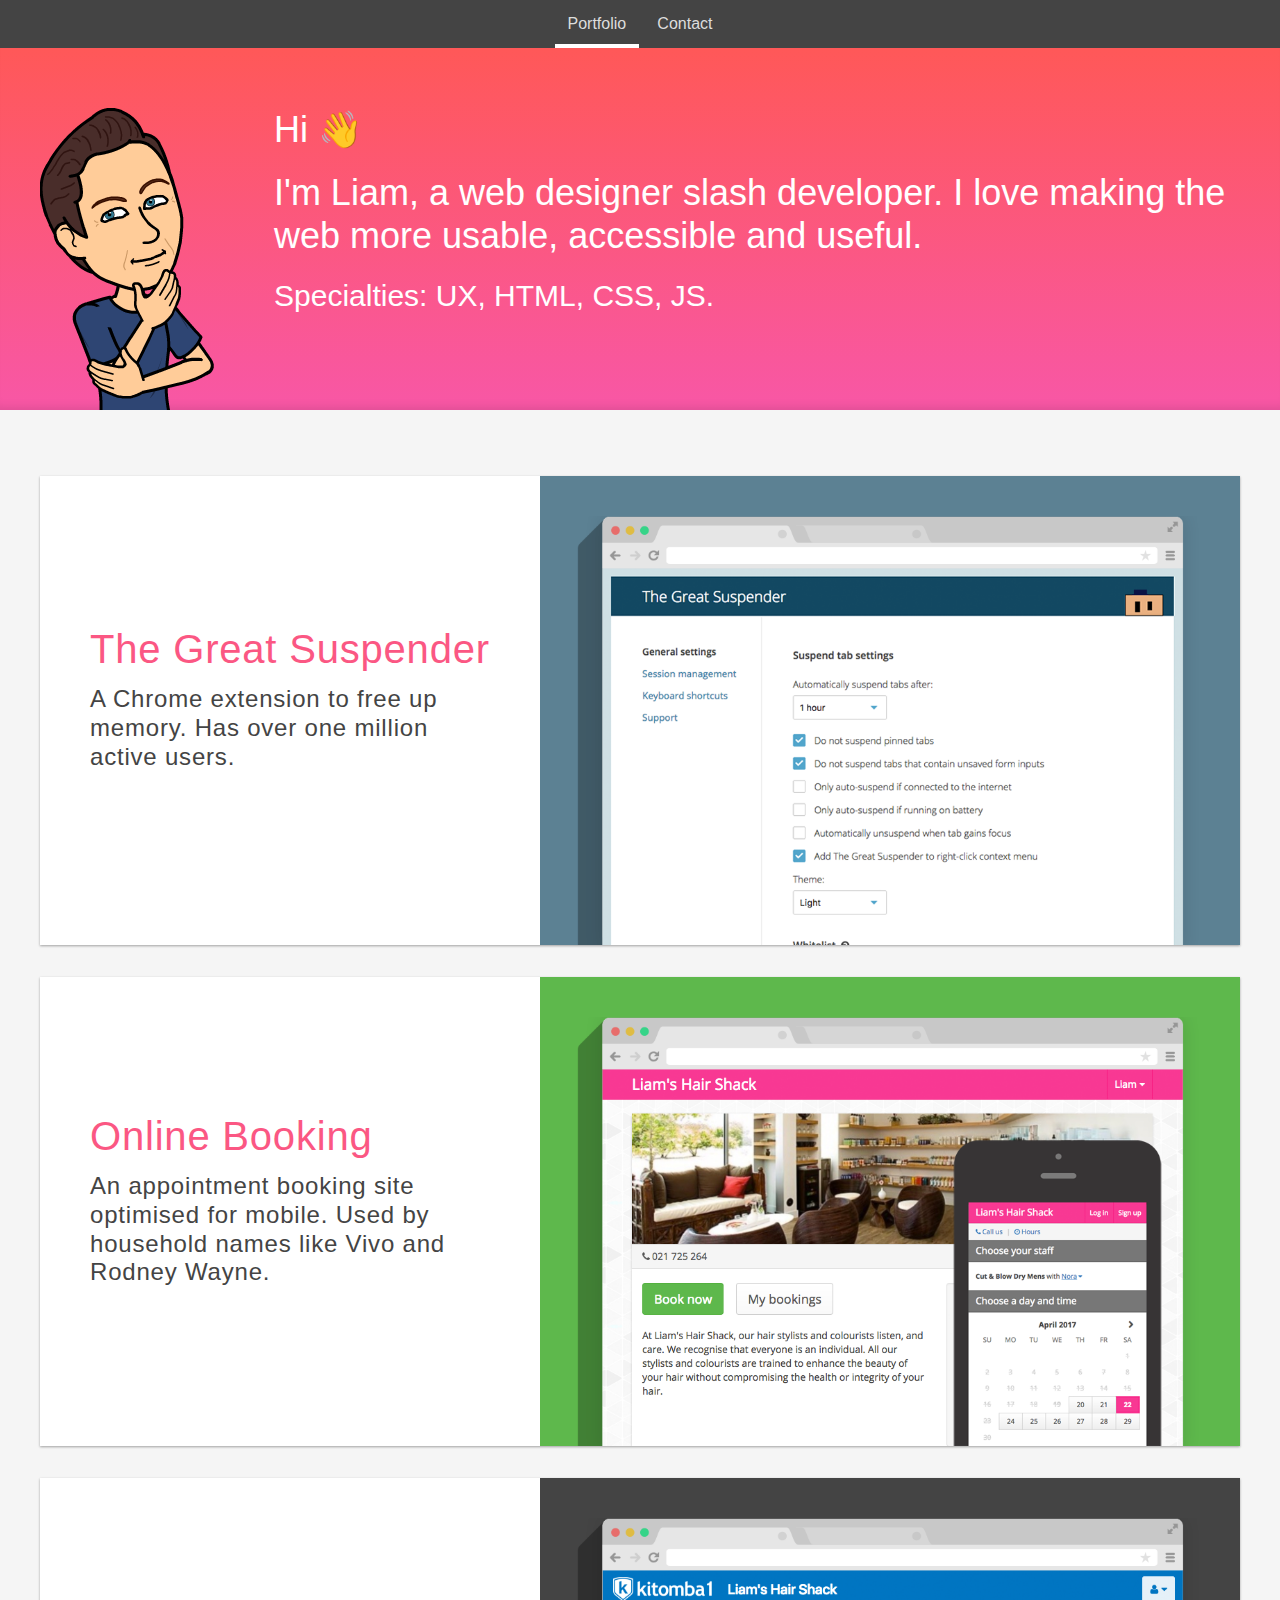
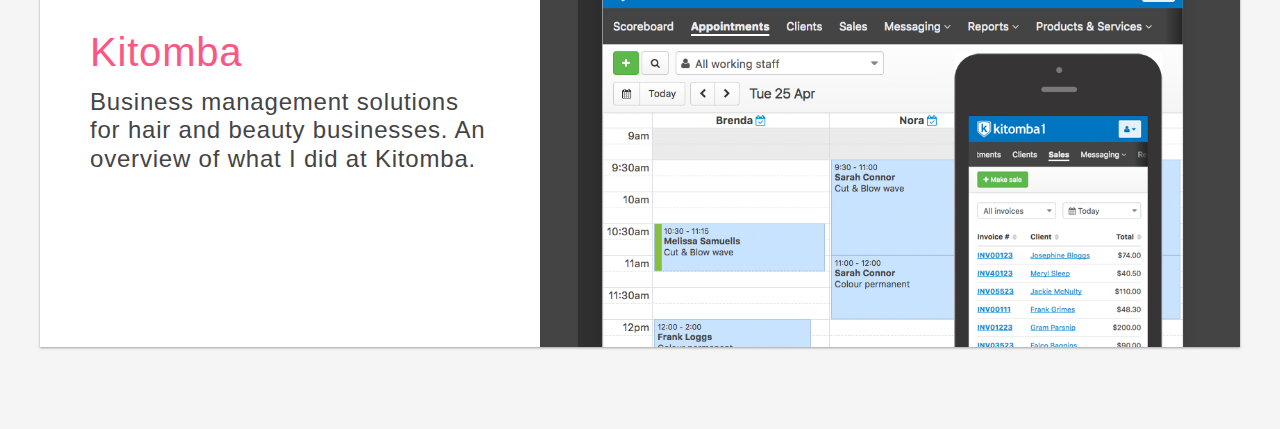
==== index.html @ 19944d3c "ok that'll do for now :+1:" ====
<!doctype html>
<html>
<head>
	<!-- <link href="https://fonts.googleapis.com/css?family=Source+Sans+Pro:300,400" rel="stylesheet"> -->
	<title>Portfolio of Liam Johnston</title>
	<meta name="viewport" content="width=device-width, initial-scale=1.0">
	<meta charset="UTF-8">

	<script>
	  (function(i,s,o,g,r,a,m){i['GoogleAnalyticsObject']=r;i[r]=i[r]||function(){
	  (i[r].q=i[r].q||[]).push(arguments)},i[r].l=1*new Date();a=s.createElement(o),
	  m=s.getElementsByTagName(o)[0];a.async=1;a.src=g;m.parentNode.insertBefore(a,m)
	  })(window,document,'script','https://www.google-analytics.com/analytics.js','ga');

	  ga('create', 'UA-97909156-1', 'auto');
	  ga('send', 'pageview');

	</script>

	<link rel="stylesheet" type="text/css" href="css/style.css">
</head>
<body>

<nav class="nav">
	<ul>
		<li><a href="index.html" class="active">Portfolio</a></li>
		<li><a href="contact.html">Contact</a></li>
	</ul>
</nav>

<section class="container topArea topArea--work">
	<div class="container--inner">
		<img class="me" src="img/liam.png" />
		<p class="text-big">
			Hi 👋
		</p> 
		<p class="text-big">
			I'm Liam, a web designer slash developer. I love making the web more usable, accessible and useful.
		</p>
		<p>Specialties: UX, HTML, CSS, JS.</p>
	</div>
</section>

<section class="teaserArea">
	<div class="container--inner">
		<div class="teasers">
			<a href="tgs.html" class="teaser teaser__tgs">
				<div class="teaser--body">
					<div>
						<h2>The Great Suspender</h2>
						<p>A Chrome extension to free up memory. Has over one million active users.</p>
					</div>
				</div>
				<div class="teaser--imagery">
					<img src="img/teaser-tgs-2.png" alt="The Great Suspender">
				</div>
			</a>
			<a href="bookings.html" class="teaser teaser__ob">
				<div class="teaser--body">
					<div>
						<h2>Online Booking</h2>
						<p>An appointment booking site optimised for mobile. Used by household names like Vivo and Rodney Wayne.</p>
					</div>
				</div>
				<div class="teaser--imagery">
					<img src="img/teaser-ob-2.png" alt="Online booking">
				</div>
			</a>
			<a href="kitomba.html" class="teaser teaser__kitomba">
				<div class="teaser--body">
					<div>
						<h2>Kitomba</h2>
						<p>Business management solutions for hair and beauty businesses. An overview of what I did at Kitomba.</p>
					</div>
				</div>
				<div class="teaser--imagery">
					<img src="img/teaser-kitomba.png" alt="Kitomba One prototype">
				</div>
			</a>
		</div>
	</div>
</section>

</body>
</html>
---- css/style.css ----
/* 
	GENERIC RESET
	http://meyerweb.com/eric/tools/css/reset/ 
    v2.0 | 20110126
    License: none (public domain)
*/

html, body, div, span, applet, object, iframe,
h1, h2, h3, h4, h5, h6, p, blockquote, pre,
a, abbr, acronym, address, big, cite, code,
del, dfn, em, img, ins, kbd, q, s, samp,
small, strike, strong, sub, sup, tt, var,
b, u, i, center,
dl, dt, dd, ol, ul, li,
fieldset, form, label, legend,
table, caption, tbody, tfoot, thead, tr, th, td,
article, aside, canvas, details, embed, 
figure, figcaption, footer, header, hgroup, 
menu, nav, output, ruby, section, summary,
time, mark, audio, video {
	margin: 0;
	padding: 0;
	border: 0;
	font-size: 100%;
	font: inherit;
	vertical-align: baseline;
}
/* HTML5 display-role reset for older browsers */
article, aside, details, figcaption, figure, 
footer, header, hgroup, menu, nav, section {
	display: block;
}
body {
	line-height: 1;
}
ol, ul {
	list-style: none;
}
blockquote, q {
	quotes: none;
}
blockquote:before, blockquote:after,
q:before, q:after {
	content: '';
	content: none;
}
table {
	border-collapse: collapse;
	border-spacing: 0;
}
/* END RESET*/

* {
	box-sizing: border-box;
}

body {
    font-family: -apple-system, BlinkMacSystemFont, "Segoe UI", Roboto, Helvetica, Arial, sans-serif, "Apple Color Emoji", "Segoe UI Emoji", "Segoe UI Symbol";
    /*-webkit-font-smoothing: antialiased;*/
    /*-moz-osx-font-smoothing: grayscale;*/
    font-weight: lighter;
	font-size: 20px;
}
body, html {
	background: #fff;
	color: #444;
}
strong {
	font-weight: bold;
}
em {
	font-style: italic;
}
h1 {
	font-size: 3.5rem;
	margin-bottom: 30px;
}
h2 {
    font-size: 2.5rem;
    margin-bottom: 1rem;
}
p {
    line-height: 1.2em;
}
.btn, .btn:visited {
	display: inline-block;
	padding: 0.8rem 1.2rem;
	text-decoration: none;
	background: rgb(241, 79, 69);
	color: #fff;
	border-radius: 4px;
	margin-bottom: 10px;
}
a, a:visited {
	color: rgb(241, 79, 69);
}
li {
	line-height: 1.4rem;
}
.bullets {
	list-style-type: disc;
	margin: 0 0 1rem 20px;
}
.bullets li {
	margin-bottom: .2rem;
}

nav {
	background: #444;
	height: 3rem;
	position: sticky;
	top: 0;
	z-index: 10;
}
nav ul {
	text-align: center;
}
nav li {
	display: inline-block;
	font-size: 1rem;
	line-height: 3rem;
}

.nav a, .nav a:visited {
	text-decoration: none;
	color: #ddd;
	display: block;
	position: relative;
	padding: 0 0.8rem;
}
.nav a:hover {
	color: #fff;
}
.nav a.active::after {
	content: "";
    left: 0;
    position: absolute;
    border-bottom: 4px solid #fff;
    width: 100%;
    bottom: 0;
    color: #fff;
}

.container {
	padding: 50px 30px;
}
.topArea {
	background: #f857a6;
	background: -webkit-linear-gradient(to bottom, #ff5858, #f857a6);
	background: linear-gradient(to bottom, #ff5858, #f857a6);

	box-shadow: 0 -10px 10px -7px rgba(0,0,0,0.1) inset;
	color: #fff;
	font-size: 30px;
	
	overflow: hidden;
	padding: 50px 30px;

	padding-bottom: 0;
}
.topArea p {
	margin-bottom: 20px;
}
.topArea .stars {
	margin-bottom: 3rem;
}
.topArea--work {
	padding-bottom: 40px;
}
.topArea--tgs {
	background: #739fb5;
	background: -webkit-linear-gradient(to bottom, #4c7386, #739fb5);
	background: linear-gradient(to bottom, #4c7386, #739fb5);
}
.topArea--ob {
	background: #5eb84c;
	background: -webkit-linear-gradient(to bottom, #5eb84c, #a1e694);
	background: linear-gradient(to bottom, #5eb84c, #a1e694);
}
.topArea--kitomba {
	background: #457fca;
	background: -webkit-linear-gradient(to bottom, #5691c8, #457fca);
	background: linear-gradient(to bottom, #5691c8, #457fca);
}
.topArea--contact {
	background: #F2994A;
	background: -webkit-linear-gradient(to top, #F2C94C, #F2994A);
	background: linear-gradient(to top, #F2C94C, #F2994A);
	padding: 50px 20px;
	margin-bottom: 60px;
	padding-bottom: 0!important;
	overflow: visible;
}
.contact-img {
	margin-bottom: -65px;
	max-width: 100%;
}

.topArea--words {
	text-align: center;
}
.topArea--imagery {
	margin-left: -50px;
    margin-right: -50px;
}

.hero--video {
	bottom: 0;
	background-image: url('../img/iphone6-frame.png');
	background-repeat: no-repeat;
	background-position: 0;
    background-size: 100%;
	width: 365px;
	height: 568px;
    position: relative;
    margin: 40px auto 0;
}
.hero--video video {
	width: 270px;
	position: absolute;
	bottom: -6px;
	right: 47px;
}

h2.color--tgs {
	color: #5c8193;
}
h2.color--ob {
	color: #5eb84c;
}
h2.color--kitomba {
	color: #0076bc;
}
.me {
	display: none;
	float: left;
	margin-right: 2em;
}

.container.bodyArea {
	font-size: 18px;
}
.bodyArea p {
	margin-bottom: 1.2em;
}
.container--inner {
	max-width: 1200px;
    margin: 0 auto;
}
.topArea--split {
	max-width: 900px;
}
.narrow {
	max-width: 900px;
}

.teaserArea {
	background: #f5f5f5;
}
.teaser {
	margin: 1rem auto 2rem;

	background: #fff;
	color: #444444;
    text-decoration: none;
    
    font-size: 1.5rem;
    letter-spacing: 0.05rem;
}
.teaser h2 {
	color: #fb5783;
}

.teaser--body {
	background: #fff;
	color: #444;
	padding: 20px;

	display: flex;
	align-items: center;
    justify-content: flex-start;

	min-height: 200px;
}
.teaser--imagery {
	padding: 0 15px;

	display: flex;
	justify-content: center;  
	align-items: flex-end;
	padding: 40px 20px 0;
	background: #aaa;
}
.teaser__tgs .teaser--imagery {
	background-color: #5c8193;
}
.teaser__ob .teaser--imagery {
	background-color: #5eb84c;
}
.teaser__kitomba .teaser--imagery {
	background-color: #444444;
}
.teaser--imagery img {
	width: 100%;
}

.ob--result {
	order: 1;
}


.testimonials {
	text-align: center;
}
.testimonial {
	background: #deeaec;
    padding: 20px 20px 0;
}

@supports not (display: grid) {
	.teasers {
		
	}
	.teaser {
		overflow: hidden;
		display: block;
	}
	.topArea--split {

	}
	.topArea--words {

	}
	.topArea--imagery {

	}

	.bodyBlock {
		margin-bottom: 3rem;
	}

	.testimonials {

	}
	.testimonial {
		padding-bottom: 1px;
		margin: 20px 0;
	}
	@media screen and (min-width: 600px) {
		.testimonials {
			overflow: hidden;
		}
		.testimonial {
			width: 45%;
			margin: 1%;
			display: inline-block;
		}
	}

	@media screen and (min-width: 800px) {
		.topArea--words {
			text-align: left;
			margin-top: 120px;
		}
		.topArea--split {

		}
		.topArea--words {
			width: 50%;
			float: left;
		}
		.topArea--imagery {
			width: 50%;
			float: left;
		}

		.teaser--body {
			width: 40%;
			float: left;
		}
		.teaser--imagery {
			width: 60%;
			float: right;
		}

	}
	@media screen and (min-width: 1100px) {
		

	}
}

@supports (display: grid) {
    .teaser, .testimonials, .tgsInner, .obInner, .topArea--split {
   		display: grid;
   		grid-template-columns: 1fr;
   	}
   	.testimonials {
		grid-column-gap: 1rem;
		grid-row-gap: 1rem;
		margin: 2rem 0 1rem;
   	}
	.testimonial {

	}

	.tgsInner {
		grid-column-gap: 5rem;
		grid-row-gap: 2rem;
	}
	.tgs--result {
		grid-column-start: 1;
		grid-column-end: -1;
	}

   	@media screen and (min-width: 600px) {
		.testimonials {
			grid-template-columns: 1fr 1fr;
		}
	}
	@media screen and (min-width: 800px) {
		.tgsInner, .topArea--split {
			grid-template-columns: 1fr 1fr;
		}
		.topArea--words {
			text-align: left;
			margin-top: 120px;
		}
		.obInner {
			grid-template-columns: 1fr 1fr;
			grid-column-gap: 5rem;
			grid-row-gap: 2rem;
		}

		.teaser {
			grid-template-columns: 1fr 500px;	
		}
		.teaser--imagery img {
			max-width: 95%;
		}

	}
	@media all and (min-width: 1100px) {
		.teaser {
			grid-template-columns: 1fr 700px;	
		}
	}
}
.stars {
    color: #FDE16D;
    font-size: 2rem;
    letter-spacing: 3px;
}
.testimonial .stars {
	color: #5c8193;
	margin-bottom: 5px;
}
.text-big {
	font-size: 36px;
}
.text-sm {
	font-size: 0.8rem;
}
.text-muted {
	color: #888;
}

.hero {
	display: none;
	max-width: 100%;
	margin: 0 auto;
}
.text-center {
	text-align: center;
}
.visible-md-up {
	display: none;
}

@media screen and (min-width: 600px) {
	.hero {
		display: block;
	}
	.topArea--work {
		padding: 60px 30px 30px;
	}
	.teaser--body {
		padding: 0 50px;
	}
	/*.contact-img {
		margin-bottom: -94px;
		width: 100%;
	}*/

}
@media screen and (min-width: 800px) {
	.topArea {
		padding-bottom: 0;
	}
	.me {
		display: block;
	}
	.hero--video {
		margin: 40px 0 0 0;
    	float: right;
	}
	.topArea--imagery {
		//margin-left: auto;
    	margin-right: 0;
	}
	.visible-md-up {
		display: block;
	}
	/*.contact-img {
		margin-bottom: -62px;
	}*/
}
@media all and (min-width: 1100px) {
	
	.topArea h1 {
		padding-top: 30px;
	}
	.teaserArea {
		padding: 50px 30px;
	}
	
	.teaser {
		box-shadow: 0 1px 3px rgba(0,0,0,0.12), 0 1px 2px rgba(0,0,0,0.24);
	  	transition: all 0.3s;
	}
	.teaser:hover {
		box-shadow: 0 3px 6px rgba(0,0,0,0.16), 0 3px 6px rgba(0,0,0,0.23);
	}
	.teaser--body {
		min-height: 400px;
		justify-content: center;
		padding-bottom: 20px;
	}
}
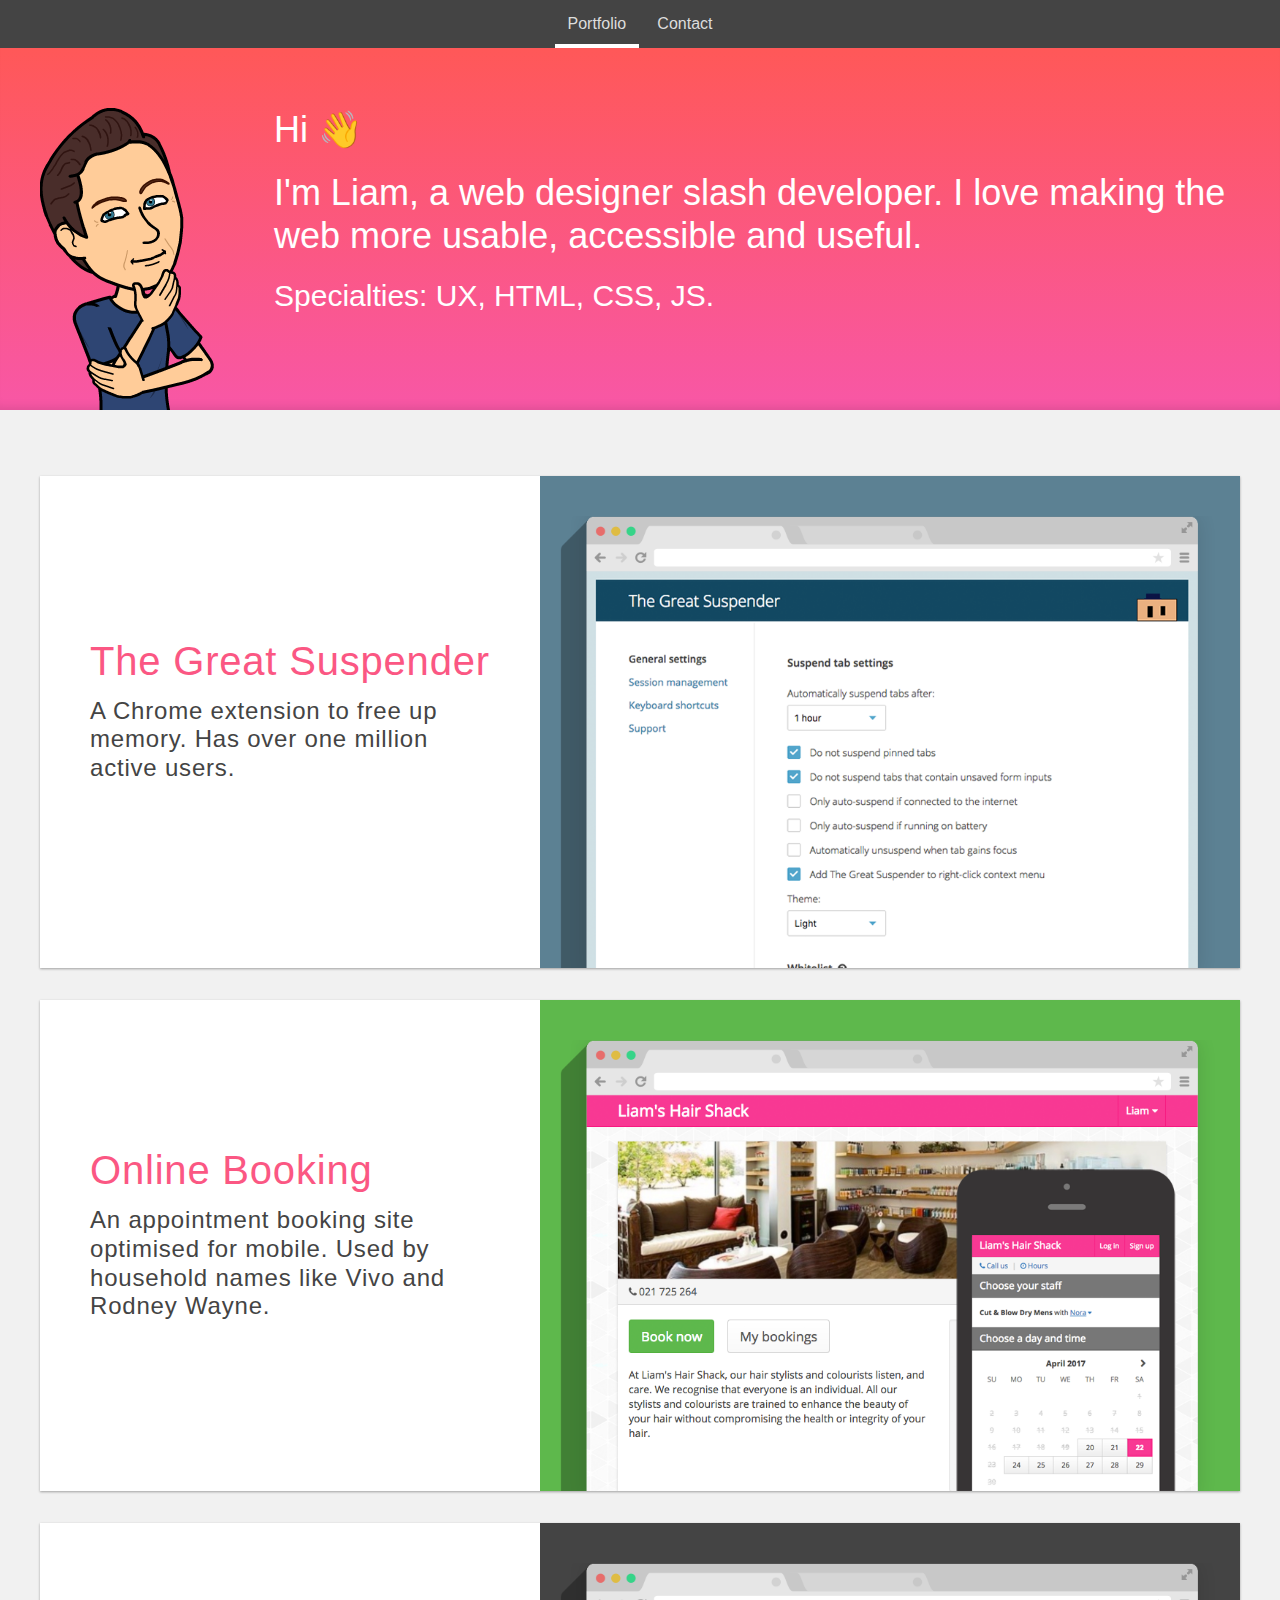
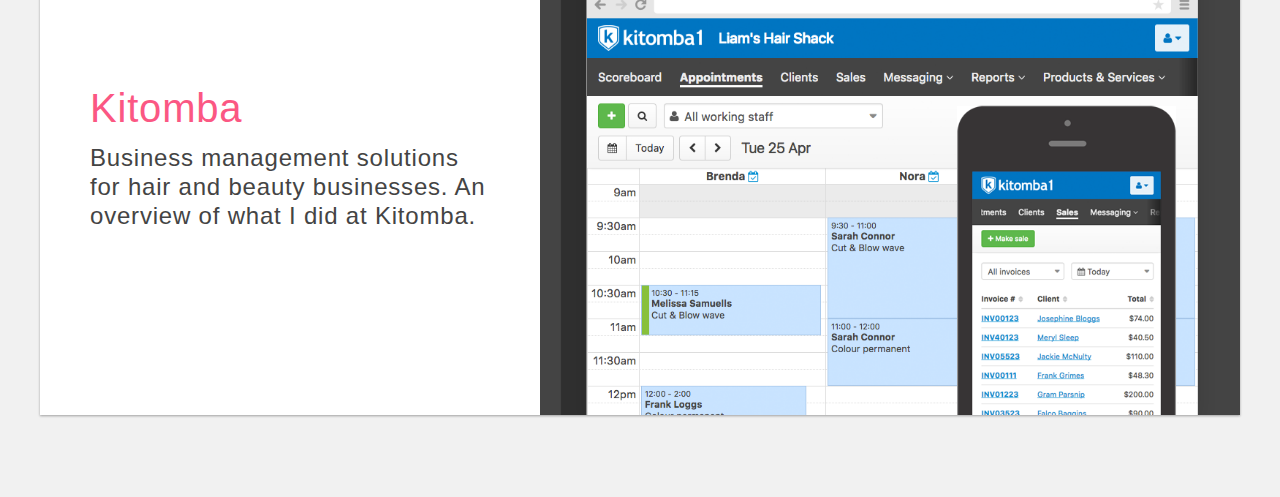
==== commit b773287e: "tidied up BEM naming issues and general style tweaks" ====
--- a/index.html
+++ b/index.html
@@ -1,10 +1,12 @@
 <!doctype html>
 <html>
 <head>
-	<!-- <link href="https://fonts.googleapis.com/css?family=Source+Sans+Pro:300,400" rel="stylesheet"> -->
-	<title>Portfolio of Liam Johnston</title>
+	<title>Liam Johnston's portfolio</title>
 	<meta name="viewport" content="width=device-width, initial-scale=1.0">
 	<meta charset="UTF-8">
+
+	<link rel="icon" type="image/png" sizes="32x32" href="favicon-32x32.png">
+	<link rel="icon" type="image/png" sizes="16x16" href="favicon-16x16.png">
 
 	<script>
 	  (function(i,s,o,g,r,a,m){i['GoogleAnalyticsObject']=r;i[r]=i[r]||function(){
@@ -29,7 +31,7 @@
 </nav>
 
 <section class="container topArea topArea--work">
-	<div class="container--inner">
+	<div class="container__inner">
 		<img class="me" src="img/liam.png" />
 		<p class="text-big">
 			Hi 👋
@@ -42,38 +44,38 @@
 </section>
 
 <section class="teaserArea">
-	<div class="container--inner">
+	<div class="container__inner">
 		<div class="teasers">
-			<a href="tgs.html" class="teaser teaser__tgs">
-				<div class="teaser--body">
+			<a href="tgs.html" class="teaser teaser--tgs">
+				<div class="teaser__body">
 					<div>
 						<h2>The Great Suspender</h2>
 						<p>A Chrome extension to free up memory. Has over one million active users.</p>
 					</div>
 				</div>
-				<div class="teaser--imagery">
+				<div class="teaser__imagery">
 					<img src="img/teaser-tgs-2.png" alt="The Great Suspender">
 				</div>
 			</a>
-			<a href="bookings.html" class="teaser teaser__ob">
-				<div class="teaser--body">
+			<a href="bookings.html" class="teaser teaser--ob">
+				<div class="teaser__body">
 					<div>
 						<h2>Online Booking</h2>
 						<p>An appointment booking site optimised for mobile. Used by household names like Vivo and Rodney Wayne.</p>
 					</div>
 				</div>
-				<div class="teaser--imagery">
+				<div class="teaser__imagery">
 					<img src="img/teaser-ob-2.png" alt="Online booking">
 				</div>
 			</a>
-			<a href="kitomba.html" class="teaser teaser__kitomba">
-				<div class="teaser--body">
+			<a href="kitomba.html" class="teaser teaser--kitomba">
+				<div class="teaser__body">
 					<div>
 						<h2>Kitomba</h2>
 						<p>Business management solutions for hair and beauty businesses. An overview of what I did at Kitomba.</p>
 					</div>
 				</div>
-				<div class="teaser--imagery">
+				<div class="teaser__imagery">
 					<img src="img/teaser-kitomba.png" alt="Kitomba One prototype">
 				</div>
 			</a>
--- a/css/style.css
+++ b/css/style.css
@@ -196,15 +196,15 @@
 	max-width: 100%;
 }
 
-.topArea--words {
+.topArea__words {
 	text-align: center;
 }
-.topArea--imagery {
+.topArea__imagery {
 	margin-left: -50px;
     margin-right: -50px;
 }
 
-.hero--video {
+.heroVideo {
 	bottom: 0;
 	background-image: url('../img/iphone6-frame.png');
 	background-repeat: no-repeat;
@@ -215,7 +215,7 @@
     position: relative;
     margin: 40px auto 0;
 }
-.hero--video video {
+.heroVideo video {
 	width: 270px;
 	position: absolute;
 	bottom: -6px;
@@ -243,11 +243,11 @@
 .bodyArea p {
 	margin-bottom: 1.2em;
 }
-.container--inner {
+.container__inner {
 	max-width: 1200px;
     margin: 0 auto;
 }
-.topArea--split {
+.topArea__split {
 	max-width: 900px;
 }
 .narrow {
@@ -255,7 +255,7 @@
 }
 
 .teaserArea {
-	background: #f5f5f5;
+	background: #f1f1f1;
 }
 .teaser {
 	margin: 1rem auto 2rem;
@@ -271,7 +271,7 @@
 	color: #fb5783;
 }
 
-.teaser--body {
+.teaser__body {
 	background: #fff;
 	color: #444;
 	padding: 20px;
@@ -282,7 +282,7 @@
 
 	min-height: 200px;
 }
-.teaser--imagery {
+.teaser__imagery {
 	padding: 0 15px;
 
 	display: flex;
@@ -291,20 +291,20 @@
 	padding: 40px 20px 0;
 	background: #aaa;
 }
-.teaser__tgs .teaser--imagery {
+.teaser--tgs .teaser__imagery {
 	background-color: #5c8193;
 }
-.teaser__ob .teaser--imagery {
+.teaser--ob .teaser__imagery {
 	background-color: #5eb84c;
 }
-.teaser__kitomba .teaser--imagery {
+.teaser--kitomba .teaser__imagery {
 	background-color: #444444;
 }
-.teaser--imagery img {
+.teaser__imagery img {
 	width: 100%;
 }
 
-.ob--result {
+.ob-result {
 	order: 1;
 }
 
@@ -318,29 +318,12 @@
 }
 
 @supports not (display: grid) {
-	.teasers {
-		
-	}
 	.teaser {
 		overflow: hidden;
 		display: block;
 	}
-	.topArea--split {
-
-	}
-	.topArea--words {
-
-	}
-	.topArea--imagery {
-
-	}
-
 	.bodyBlock {
 		margin-bottom: 3rem;
-	}
-
-	.testimonials {
-
 	}
 	.testimonial {
 		padding-bottom: 1px;
@@ -358,40 +341,32 @@
 	}
 
 	@media screen and (min-width: 800px) {
-		.topArea--words {
+		.topArea__words {
 			text-align: left;
 			margin-top: 120px;
 		}
-		.topArea--split {
-
-		}
-		.topArea--words {
+		.topArea__words {
 			width: 50%;
 			float: left;
 		}
-		.topArea--imagery {
+		.topArea__imagery {
 			width: 50%;
 			float: left;
 		}
 
-		.teaser--body {
+		.teaser__body {
 			width: 40%;
 			float: left;
 		}
-		.teaser--imagery {
+		.teaser__imagery {
 			width: 60%;
 			float: right;
 		}
-
-	}
-	@media screen and (min-width: 1100px) {
-		
-
 	}
 }
 
 @supports (display: grid) {
-    .teaser, .testimonials, .tgsInner, .obInner, .topArea--split {
+    .teaser, .testimonials, .tgsInner, .obInner {
    		display: grid;
    		grid-template-columns: 1fr;
    	}
@@ -400,15 +375,11 @@
 		grid-row-gap: 1rem;
 		margin: 2rem 0 1rem;
    	}
-	.testimonial {
-
-	}
-
 	.tgsInner {
 		grid-column-gap: 5rem;
 		grid-row-gap: 2rem;
 	}
-	.tgs--result {
+	.tgs-result {
 		grid-column-start: 1;
 		grid-column-end: -1;
 	}
@@ -419,10 +390,13 @@
 		}
 	}
 	@media screen and (min-width: 800px) {
-		.tgsInner, .topArea--split {
+		.topArea__split {
+	   		display: grid;
+	   	}
+		.tgsInner, .topArea__split {
 			grid-template-columns: 1fr 1fr;
 		}
-		.topArea--words {
+		.topArea__words {
 			text-align: left;
 			margin-top: 120px;
 		}
@@ -431,12 +405,11 @@
 			grid-column-gap: 5rem;
 			grid-row-gap: 2rem;
 		}
-
 		.teaser {
-			grid-template-columns: 1fr 500px;	
-		}
-		.teaser--imagery img {
-			max-width: 95%;
+			grid-template-columns: 1fr 450px;	
+		}
+		.teaser__imagery img {
+			max-width: 100%;
 		}
 
 	}
@@ -484,14 +457,9 @@
 	.topArea--work {
 		padding: 60px 30px 30px;
 	}
-	.teaser--body {
+	.teaser__body {
 		padding: 0 50px;
 	}
-	/*.contact-img {
-		margin-bottom: -94px;
-		width: 100%;
-	}*/
-
 }
 @media screen and (min-width: 800px) {
 	.topArea {
@@ -500,38 +468,36 @@
 	.me {
 		display: block;
 	}
-	.hero--video {
+	.teaserArea {
+		padding: 50px 30px;
+	}
+	
+	.teaser {
+		box-shadow: 0 1px 3px rgba(0,0,0,0.12), 0 1px 2px rgba(0,0,0,0.24);
+	}
+	.heroVideo {
 		margin: 40px 0 0 0;
     	float: right;
 	}
-	.topArea--imagery {
-		//margin-left: auto;
+	.topArea__imagery {
     	margin-right: 0;
 	}
 	.visible-md-up {
 		display: block;
 	}
-	/*.contact-img {
-		margin-bottom: -62px;
-	}*/
 }
 @media all and (min-width: 1100px) {
 	
 	.topArea h1 {
 		padding-top: 30px;
 	}
-	.teaserArea {
-		padding: 50px 30px;
-	}
-	
 	.teaser {
-		box-shadow: 0 1px 3px rgba(0,0,0,0.12), 0 1px 2px rgba(0,0,0,0.24);
 	  	transition: all 0.3s;
 	}
 	.teaser:hover {
 		box-shadow: 0 3px 6px rgba(0,0,0,0.16), 0 3px 6px rgba(0,0,0,0.23);
 	}
-	.teaser--body {
+	.teaser__body {
 		min-height: 400px;
 		justify-content: center;
 		padding-bottom: 20px;
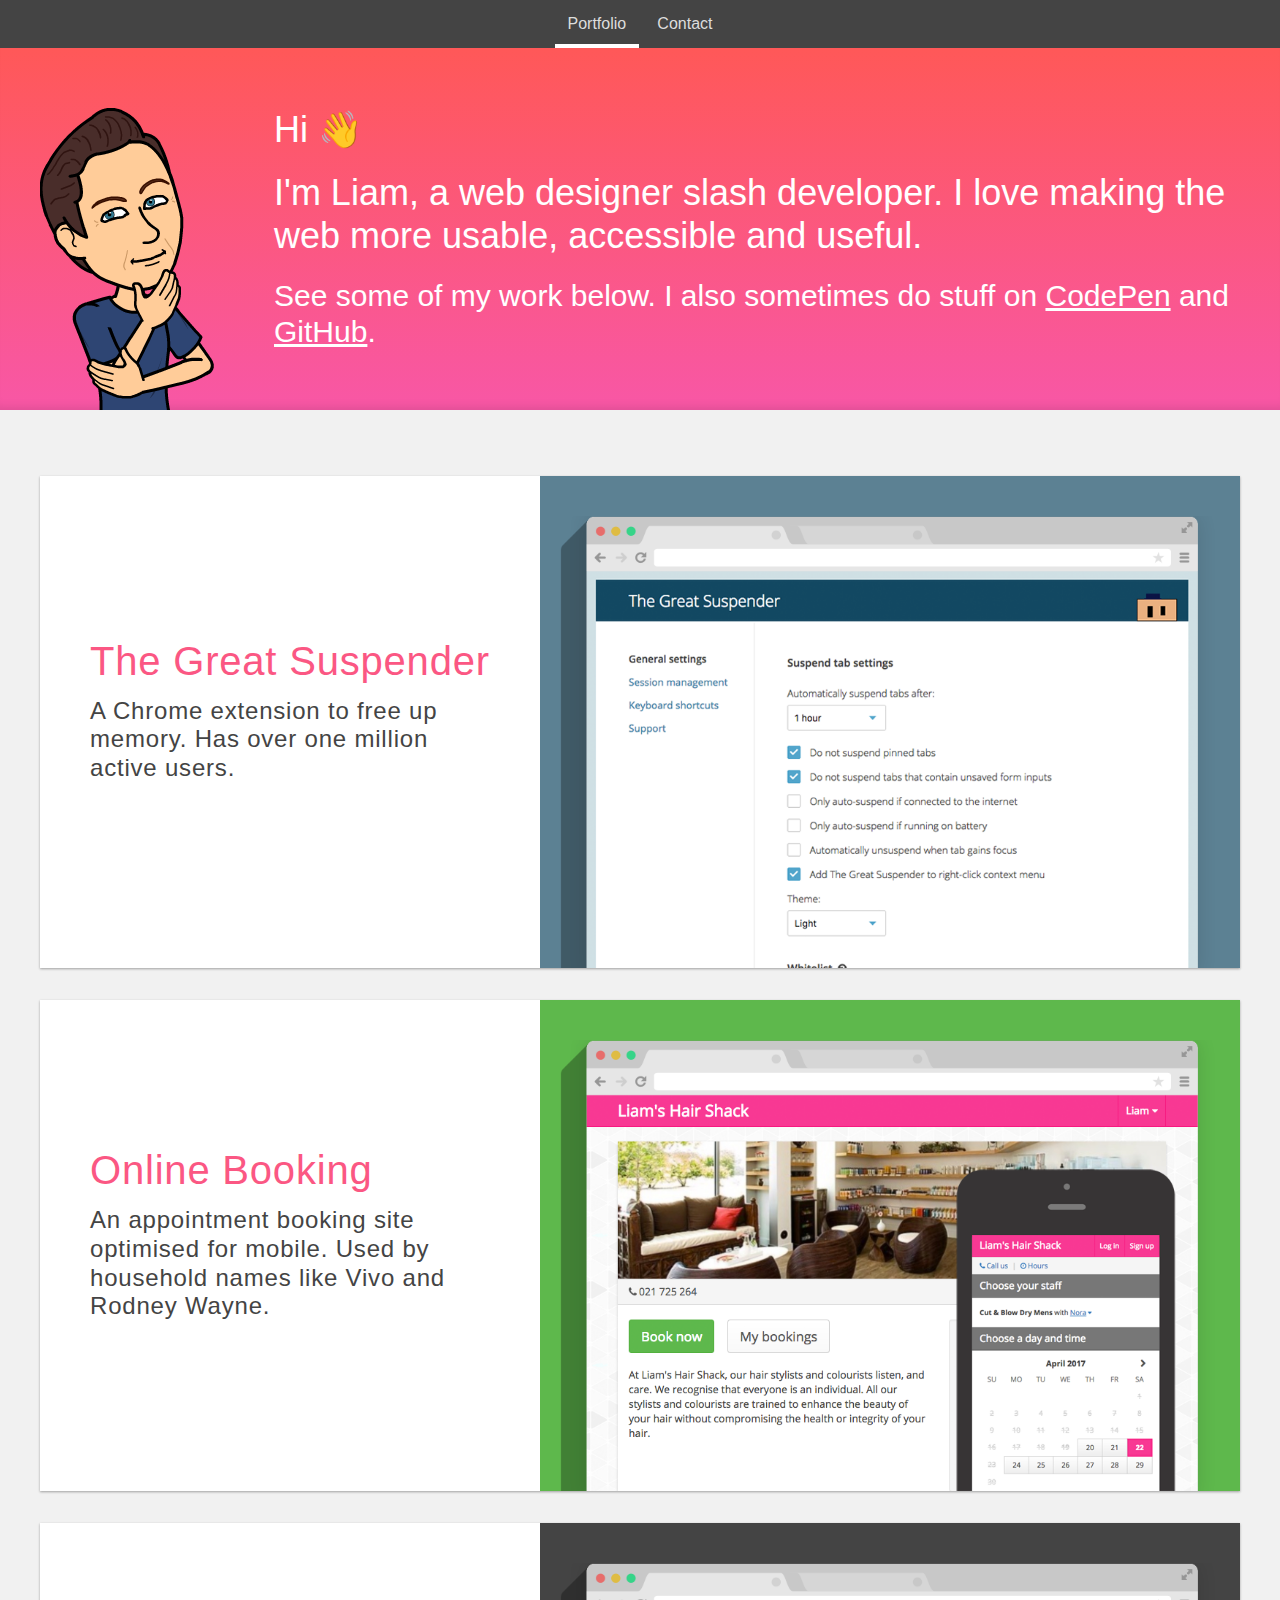
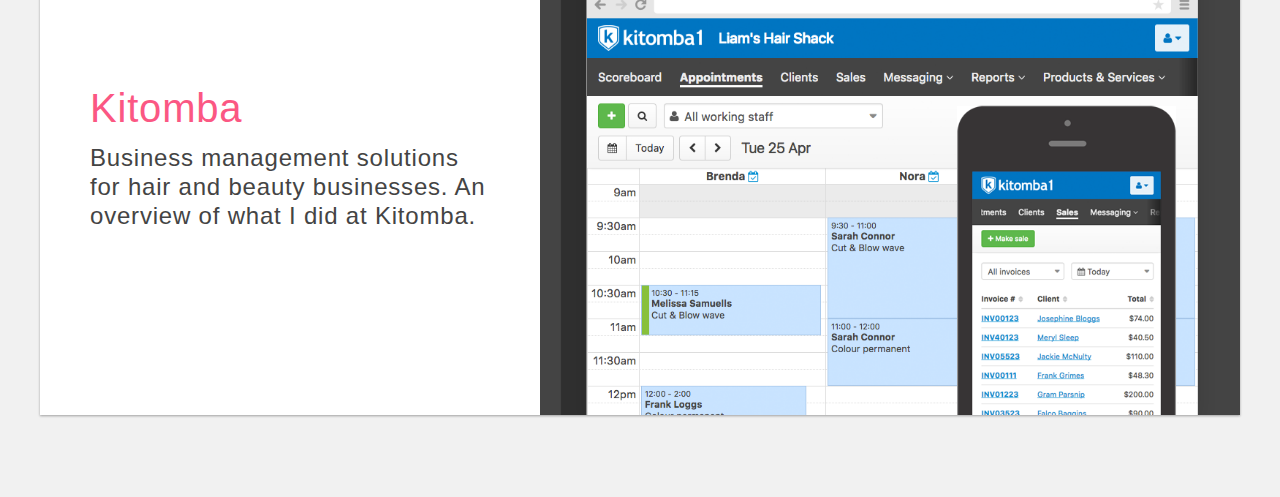
==== commit 574a7880: "intro blurb update" ====
--- a/index.html
+++ b/index.html
@@ -39,7 +39,7 @@
 		<p class="text-big">
 			I'm Liam, a web designer slash developer. I love making the web more usable, accessible and useful.
 		</p>
-		<p>Specialties: UX, HTML, CSS, JS.</p>
+		<p>See some of my work below. I also sometimes do stuff on <a href="https://codepen.io/liamj/" target="_blank" rel="noopener">CodePen</a> and <a href="https://github.com/liamjohnston" target="_blank" rel="noopener">GitHub</a>.</p>
 	</div>
 </section>
 
--- a/css/style.css
+++ b/css/style.css
@@ -91,7 +91,7 @@
 	border-radius: 4px;
 	margin-bottom: 10px;
 }
-a, a:visited {
+.bodyArea a, .bodyArea a:visited {
 	color: rgb(241, 79, 69);
 }
 li {
@@ -160,6 +160,9 @@
 }
 .topArea p {
 	margin-bottom: 20px;
+}
+.topArea a {
+	color: #fff;
 }
 .topArea .stars {
 	margin-bottom: 3rem;
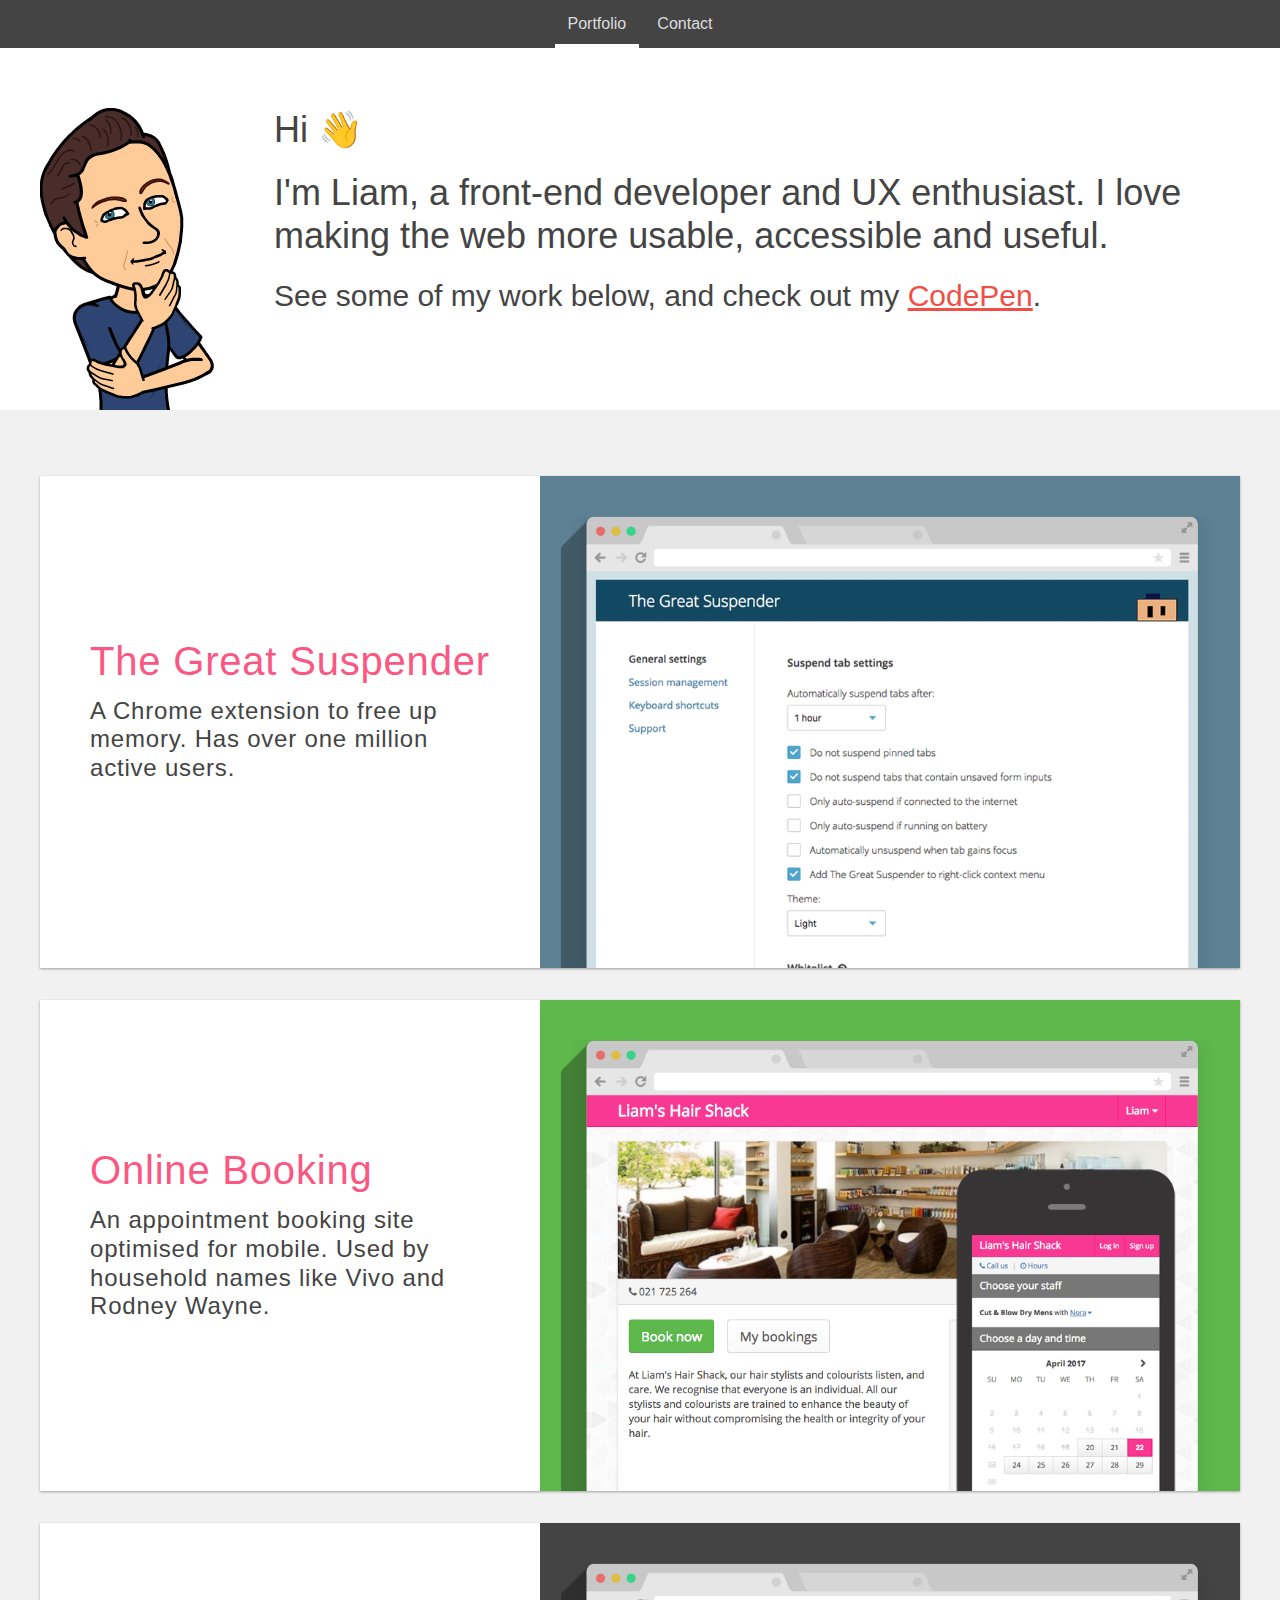
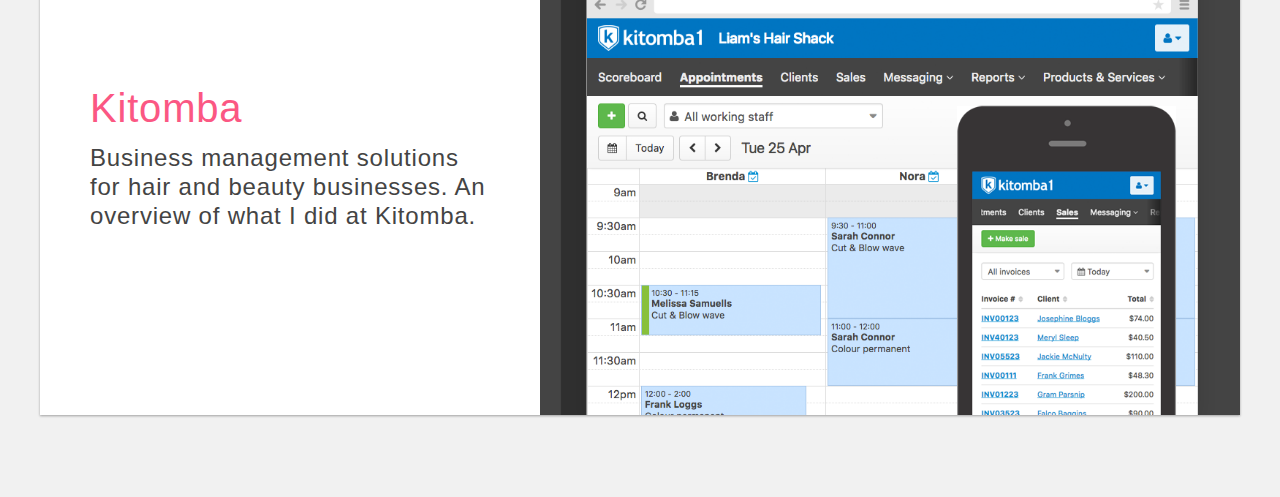
==== commit 140df346: "Whoops. Fix for content/style tweak" ====
--- a/index.html
+++ b/index.html
@@ -9,15 +9,29 @@
 	<link rel="icon" type="image/png" sizes="16x16" href="favicon-16x16.png">
 
 	<script>
-	  (function(i,s,o,g,r,a,m){i['GoogleAnalyticsObject']=r;i[r]=i[r]||function(){
-	  (i[r].q=i[r].q||[]).push(arguments)},i[r].l=1*new Date();a=s.createElement(o),
-	  m=s.getElementsByTagName(o)[0];a.async=1;a.src=g;m.parentNode.insertBefore(a,m)
-	  })(window,document,'script','https://www.google-analytics.com/analytics.js','ga');
+	(function(i, s, o, g, r, a, m) {
+  i['GoogleAnalyticsObject'] = r;
+  (i[r] =
+    i[r] ||
+    function() {
+      (i[r].q = i[r].q || []).push(arguments);
+    }),
+    (i[r].l = 1 * new Date());
+  (a = s.createElement(o)), (m = s.getElementsByTagName(o)[0]);
+  a.async = 1;
+  a.src = g;
+  m.parentNode.insertBefore(a, m);
+})(
+  window,
+  document,
+  'script',
+  'https://www.google-analytics.com/analytics.js',
+  'ga'
+);
 
-	  ga('create', 'UA-97909156-1', 'auto');
-	  ga('send', 'pageview');
-
-	</script>
+ga('create', 'UA-97909156-1', 'auto');
+ga('send', 'pageview');
+</script>
 
 	<link rel="stylesheet" type="text/css" href="css/style.css">
 </head>
@@ -35,11 +49,11 @@
 		<img class="me" src="img/liam.png" />
 		<p class="text-big">
 			Hi 👋
-		</p> 
+		</p>
 		<p class="text-big">
-			I'm Liam, a web designer slash developer. I love making the web more usable, accessible and useful.
+			I'm Liam, a front-end developer and UX enthusiast. I love making the web more usable, accessible and useful.
 		</p>
-		<p>See some of my work below. I also sometimes do stuff on <a href="https://codepen.io/liamj/" target="_blank" rel="noopener">CodePen</a> and <a href="https://github.com/liamjohnston" target="_blank" rel="noopener">GitHub</a>.</p>
+		<p>See some of my work below, and check out my <a href="https://codepen.io/liamj/" target="_blank" rel="noopener">CodePen</a>.</p>
 	</div>
 </section>
 
--- a/css/style.css
+++ b/css/style.css
@@ -1,512 +1,591 @@
-/* 
+/*
 	GENERIC RESET
-	http://meyerweb.com/eric/tools/css/reset/ 
+	http://meyerweb.com/eric/tools/css/reset/
     v2.0 | 20110126
     License: none (public domain)
 */
 
-html, body, div, span, applet, object, iframe,
-h1, h2, h3, h4, h5, h6, p, blockquote, pre,
-a, abbr, acronym, address, big, cite, code,
-del, dfn, em, img, ins, kbd, q, s, samp,
-small, strike, strong, sub, sup, tt, var,
-b, u, i, center,
-dl, dt, dd, ol, ul, li,
-fieldset, form, label, legend,
-table, caption, tbody, tfoot, thead, tr, th, td,
-article, aside, canvas, details, embed, 
-figure, figcaption, footer, header, hgroup, 
-menu, nav, output, ruby, section, summary,
-time, mark, audio, video {
-	margin: 0;
-	padding: 0;
-	border: 0;
-	font-size: 100%;
-	font: inherit;
-	vertical-align: baseline;
+html,
+body,
+div,
+span,
+applet,
+object,
+iframe,
+h1,
+h2,
+h3,
+h4,
+h5,
+h6,
+p,
+blockquote,
+pre,
+a,
+abbr,
+acronym,
+address,
+big,
+cite,
+code,
+del,
+dfn,
+em,
+img,
+ins,
+kbd,
+q,
+s,
+samp,
+small,
+strike,
+strong,
+sub,
+sup,
+tt,
+var,
+b,
+u,
+i,
+center,
+dl,
+dt,
+dd,
+ol,
+ul,
+li,
+fieldset,
+form,
+label,
+legend,
+table,
+caption,
+tbody,
+tfoot,
+thead,
+tr,
+th,
+td,
+article,
+aside,
+canvas,
+details,
+embed,
+figure,
+figcaption,
+footer,
+header,
+hgroup,
+menu,
+nav,
+output,
+ruby,
+section,
+summary,
+time,
+mark,
+audio,
+video {
+  margin: 0;
+  padding: 0;
+  border: 0;
+  font-size: 100%;
+  font: inherit;
+  vertical-align: baseline;
 }
 /* HTML5 display-role reset for older browsers */
-article, aside, details, figcaption, figure, 
-footer, header, hgroup, menu, nav, section {
-	display: block;
+article,
+aside,
+details,
+figcaption,
+figure,
+footer,
+header,
+hgroup,
+menu,
+nav,
+section {
+  display: block;
 }
 body {
-	line-height: 1;
-}
-ol, ul {
-	list-style: none;
-}
-blockquote, q {
-	quotes: none;
-}
-blockquote:before, blockquote:after,
-q:before, q:after {
-	content: '';
-	content: none;
+  line-height: 1;
+}
+ol,
+ul {
+  list-style: none;
+}
+blockquote,
+q {
+  quotes: none;
+}
+blockquote:before,
+blockquote:after,
+q:before,
+q:after {
+  content: '';
+  content: none;
 }
 table {
-	border-collapse: collapse;
-	border-spacing: 0;
+  border-collapse: collapse;
+  border-spacing: 0;
 }
 /* END RESET*/
 
 * {
-	box-sizing: border-box;
+  box-sizing: border-box;
 }
 
 body {
-    font-family: -apple-system, BlinkMacSystemFont, "Segoe UI", Roboto, Helvetica, Arial, sans-serif, "Apple Color Emoji", "Segoe UI Emoji", "Segoe UI Symbol";
-    /*-webkit-font-smoothing: antialiased;*/
-    /*-moz-osx-font-smoothing: grayscale;*/
-    font-weight: lighter;
-	font-size: 20px;
-}
-body, html {
-	background: #fff;
-	color: #444;
+  font-family: -apple-system, BlinkMacSystemFont, 'Segoe UI', Roboto, Helvetica,
+    Arial, sans-serif, 'Apple Color Emoji', 'Segoe UI Emoji', 'Segoe UI Symbol';
+  /*-webkit-font-smoothing: antialiased;*/
+  /*-moz-osx-font-smoothing: grayscale;*/
+  font-weight: lighter;
+  font-size: 20px;
+}
+body,
+html {
+  background: #fff;
+  color: #444;
 }
 strong {
-	font-weight: bold;
+  font-weight: bold;
 }
 em {
-	font-style: italic;
+  font-style: italic;
 }
 h1 {
-	font-size: 3.5rem;
-	margin-bottom: 30px;
+  font-size: 3.5rem;
+  margin-bottom: 30px;
 }
 h2 {
-    font-size: 2.5rem;
-    margin-bottom: 1rem;
+  font-size: 2.5rem;
+  margin-bottom: 1rem;
 }
 p {
-    line-height: 1.2em;
-}
-.btn, .btn:visited {
-	display: inline-block;
-	padding: 0.8rem 1.2rem;
-	text-decoration: none;
-	background: rgb(241, 79, 69);
-	color: #fff;
-	border-radius: 4px;
-	margin-bottom: 10px;
-}
-.bodyArea a, .bodyArea a:visited {
-	color: rgb(241, 79, 69);
+  line-height: 1.2em;
+}
+.btn,
+.btn:visited {
+  display: inline-block;
+  padding: 0.8rem 1.2rem;
+  text-decoration: none;
+  background: rgb(241, 79, 69);
+  color: #fff;
+  border-radius: 4px;
+  margin-bottom: 10px;
+}
+a,
+a:visited {
+  color: rgb(241, 79, 69);
 }
 li {
-	line-height: 1.4rem;
+  line-height: 1.4rem;
 }
 .bullets {
-	list-style-type: disc;
-	margin: 0 0 1rem 20px;
+  list-style-type: disc;
+  margin: 0 0 1rem 20px;
 }
 .bullets li {
-	margin-bottom: .2rem;
+  margin-bottom: 0.2rem;
 }
 
 nav {
-	background: #444;
-	height: 3rem;
-	position: sticky;
-	top: 0;
-	z-index: 10;
+  background: #444;
+  height: 3rem;
+  position: sticky;
+  top: 0;
+  z-index: 10;
 }
 nav ul {
-	text-align: center;
+  text-align: center;
 }
 nav li {
-	display: inline-block;
-	font-size: 1rem;
-	line-height: 3rem;
-}
-
-.nav a, .nav a:visited {
-	text-decoration: none;
-	color: #ddd;
-	display: block;
-	position: relative;
-	padding: 0 0.8rem;
+  display: inline-block;
+  font-size: 1rem;
+  line-height: 3rem;
+}
+
+.nav a,
+.nav a:visited {
+  text-decoration: none;
+  color: #ddd;
+  display: block;
+  position: relative;
+  padding: 0 0.8rem;
 }
 .nav a:hover {
-	color: #fff;
+  color: #fff;
 }
 .nav a.active::after {
-	content: "";
-    left: 0;
-    position: absolute;
-    border-bottom: 4px solid #fff;
-    width: 100%;
-    bottom: 0;
-    color: #fff;
+  content: '';
+  left: 0;
+  position: absolute;
+  border-bottom: 4px solid #fff;
+  width: 100%;
+  bottom: 0;
+  color: #fff;
 }
 
 .container {
-	padding: 50px 30px;
+  padding: 50px 30px;
 }
 .topArea {
-	background: #f857a6;
-	background: -webkit-linear-gradient(to bottom, #ff5858, #f857a6);
-	background: linear-gradient(to bottom, #ff5858, #f857a6);
-
-	box-shadow: 0 -10px 10px -7px rgba(0,0,0,0.1) inset;
-	color: #fff;
-	font-size: 30px;
-	
-	overflow: hidden;
-	padding: 50px 30px;
-
-	padding-bottom: 0;
+  font-size: 30px;
+  overflow: hidden;
+  padding: 50px 30px;
+  padding-bottom: 0;
+}
+.topArea:not(.topArea--work) {
+  box-shadow: 0 -10px 10px -7px rgba(0, 0, 0, 0.1) inset;
+  color: #fff;
+}
+.topArea:not(.topArea--work) a {
+  color: #fff;
 }
 .topArea p {
-	margin-bottom: 20px;
-}
-.topArea a {
-	color: #fff;
+  margin-bottom: 20px;
 }
 .topArea .stars {
-	margin-bottom: 3rem;
+  margin-bottom: 3rem;
 }
 .topArea--work {
-	padding-bottom: 40px;
+  padding-bottom: 40px;
 }
 .topArea--tgs {
-	background: #739fb5;
-	background: -webkit-linear-gradient(to bottom, #4c7386, #739fb5);
-	background: linear-gradient(to bottom, #4c7386, #739fb5);
+  background: #739fb5;
+  background: -webkit-linear-gradient(to bottom, #4c7386, #739fb5);
+  background: linear-gradient(to bottom, #4c7386, #739fb5);
 }
 .topArea--ob {
-	background: #5eb84c;
-	background: -webkit-linear-gradient(to bottom, #5eb84c, #a1e694);
-	background: linear-gradient(to bottom, #5eb84c, #a1e694);
+  background: #5eb84c;
+  background: -webkit-linear-gradient(to bottom, #5eb84c, #a1e694);
+  background: linear-gradient(to bottom, #5eb84c, #a1e694);
 }
 .topArea--kitomba {
-	background: #457fca;
-	background: -webkit-linear-gradient(to bottom, #5691c8, #457fca);
-	background: linear-gradient(to bottom, #5691c8, #457fca);
+  background: #457fca;
+  background: -webkit-linear-gradient(to bottom, #5691c8, #457fca);
+  background: linear-gradient(to bottom, #5691c8, #457fca);
 }
 .topArea--contact {
-	background: #F2994A;
-	background: -webkit-linear-gradient(to top, #F2C94C, #F2994A);
-	background: linear-gradient(to top, #F2C94C, #F2994A);
-	padding: 50px 20px;
-	margin-bottom: 60px;
-	padding-bottom: 0!important;
-	overflow: visible;
+  background: #f2994a;
+  background: -webkit-linear-gradient(to top, #f2c94c, #f2994a);
+  background: linear-gradient(to top, #f2c94c, #f2994a);
+  padding: 50px 20px;
+  margin-bottom: 60px;
+  padding-bottom: 0 !important;
+  overflow: visible;
 }
 .contact-img {
-	margin-bottom: -65px;
-	max-width: 100%;
+  margin-bottom: -65px;
+  max-width: 100%;
 }
 
 .topArea__words {
-	text-align: center;
+  text-align: center;
 }
 .topArea__imagery {
-	margin-left: -50px;
-    margin-right: -50px;
+  margin-left: -50px;
+  margin-right: -50px;
 }
 
 .heroVideo {
-	bottom: 0;
-	background-image: url('../img/iphone6-frame.png');
-	background-repeat: no-repeat;
-	background-position: 0;
-    background-size: 100%;
-	width: 365px;
-	height: 568px;
-    position: relative;
-    margin: 40px auto 0;
+  bottom: 0;
+  background-image: url('../img/iphone6-frame.png');
+  background-repeat: no-repeat;
+  background-position: 0;
+  background-size: 100%;
+  width: 365px;
+  height: 568px;
+  position: relative;
+  margin: 40px auto 0;
 }
 .heroVideo video {
-	width: 270px;
-	position: absolute;
-	bottom: -6px;
-	right: 47px;
+  width: 270px;
+  position: absolute;
+  bottom: -6px;
+  right: 47px;
 }
 
 h2.color--tgs {
-	color: #5c8193;
+  color: #5c8193;
 }
 h2.color--ob {
-	color: #5eb84c;
+  color: #5eb84c;
 }
 h2.color--kitomba {
-	color: #0076bc;
+  color: #0076bc;
 }
 .me {
-	display: none;
-	float: left;
-	margin-right: 2em;
+  display: none;
+  float: left;
+  margin-right: 2em;
 }
 
 .container.bodyArea {
-	font-size: 18px;
+  font-size: 18px;
 }
 .bodyArea p {
-	margin-bottom: 1.2em;
+  margin-bottom: 1.2em;
 }
 .container__inner {
-	max-width: 1200px;
-    margin: 0 auto;
+  max-width: 1200px;
+  margin: 0 auto;
 }
 .topArea__split {
-	max-width: 900px;
+  max-width: 900px;
 }
 .narrow {
-	max-width: 900px;
+  max-width: 900px;
 }
 
 .teaserArea {
-	background: #f1f1f1;
+  background: #f1f1f1;
 }
 .teaser {
-	margin: 1rem auto 2rem;
-
-	background: #fff;
-	color: #444444;
-    text-decoration: none;
-    
-    font-size: 1.5rem;
-    letter-spacing: 0.05rem;
+  margin: 1rem auto 2rem;
+
+  background: #fff;
+  color: #444444;
+  text-decoration: none;
+
+  font-size: 1.5rem;
+  letter-spacing: 0.05rem;
 }
 .teaser h2 {
-	color: #fb5783;
+  color: #fb5783;
 }
 
 .teaser__body {
-	background: #fff;
-	color: #444;
-	padding: 20px;
-
-	display: flex;
-	align-items: center;
-    justify-content: flex-start;
-
-	min-height: 200px;
+  background: #fff;
+  color: #444;
+  padding: 20px;
+
+  display: flex;
+  align-items: center;
+  justify-content: flex-start;
+
+  min-height: 200px;
 }
 .teaser__imagery {
-	padding: 0 15px;
-
-	display: flex;
-	justify-content: center;  
-	align-items: flex-end;
-	padding: 40px 20px 0;
-	background: #aaa;
+  padding: 0 15px;
+
+  display: flex;
+  justify-content: center;
+  align-items: flex-end;
+  padding: 40px 20px 0;
+  background: #aaa;
 }
 .teaser--tgs .teaser__imagery {
-	background-color: #5c8193;
+  background-color: #5c8193;
 }
 .teaser--ob .teaser__imagery {
-	background-color: #5eb84c;
+  background-color: #5eb84c;
 }
 .teaser--kitomba .teaser__imagery {
-	background-color: #444444;
+  background-color: #444444;
 }
 .teaser__imagery img {
-	width: 100%;
+  width: 100%;
 }
 
 .ob-result {
-	order: 1;
-}
-
+  order: 1;
+}
 
 .testimonials {
-	text-align: center;
+  text-align: center;
 }
 .testimonial {
-	background: #deeaec;
-    padding: 20px 20px 0;
+  background: #deeaec;
+  padding: 20px 20px 0;
 }
 
 @supports not (display: grid) {
-	.teaser {
-		overflow: hidden;
-		display: block;
-	}
-	.bodyBlock {
-		margin-bottom: 3rem;
-	}
-	.testimonial {
-		padding-bottom: 1px;
-		margin: 20px 0;
-	}
-	@media screen and (min-width: 600px) {
-		.testimonials {
-			overflow: hidden;
-		}
-		.testimonial {
-			width: 45%;
-			margin: 1%;
-			display: inline-block;
-		}
-	}
-
-	@media screen and (min-width: 800px) {
-		.topArea__words {
-			text-align: left;
-			margin-top: 120px;
-		}
-		.topArea__words {
-			width: 50%;
-			float: left;
-		}
-		.topArea__imagery {
-			width: 50%;
-			float: left;
-		}
-
-		.teaser__body {
-			width: 40%;
-			float: left;
-		}
-		.teaser__imagery {
-			width: 60%;
-			float: right;
-		}
-	}
+  .teaser {
+    overflow: hidden;
+    display: block;
+  }
+  .bodyBlock {
+    margin-bottom: 3rem;
+  }
+  .testimonial {
+    padding-bottom: 1px;
+    margin: 20px 0;
+  }
+  @media screen and (min-width: 600px) {
+    .testimonials {
+      overflow: hidden;
+    }
+    .testimonial {
+      width: 45%;
+      margin: 1%;
+      display: inline-block;
+    }
+  }
+
+  @media screen and (min-width: 800px) {
+    .topArea__words {
+      text-align: left;
+      margin-top: 120px;
+    }
+    .topArea__words {
+      width: 50%;
+      float: left;
+    }
+    .topArea__imagery {
+      width: 50%;
+      float: left;
+    }
+
+    .teaser__body {
+      width: 40%;
+      float: left;
+    }
+    .teaser__imagery {
+      width: 60%;
+      float: right;
+    }
+  }
 }
 
 @supports (display: grid) {
-    .teaser, .testimonials, .tgsInner, .obInner {
-   		display: grid;
-   		grid-template-columns: 1fr;
-   	}
-   	.testimonials {
-		grid-column-gap: 1rem;
-		grid-row-gap: 1rem;
-		margin: 2rem 0 1rem;
-   	}
-	.tgsInner {
-		grid-column-gap: 5rem;
-		grid-row-gap: 2rem;
-	}
-	.tgs-result {
-		grid-column-start: 1;
-		grid-column-end: -1;
-	}
-
-   	@media screen and (min-width: 600px) {
-		.testimonials {
-			grid-template-columns: 1fr 1fr;
-		}
-	}
-	@media screen and (min-width: 800px) {
-		.topArea__split {
-	   		display: grid;
-	   	}
-		.tgsInner, .topArea__split {
-			grid-template-columns: 1fr 1fr;
-		}
-		.topArea__words {
-			text-align: left;
-			margin-top: 120px;
-		}
-		.obInner {
-			grid-template-columns: 1fr 1fr;
-			grid-column-gap: 5rem;
-			grid-row-gap: 2rem;
-		}
-		.teaser {
-			grid-template-columns: 1fr 450px;	
-		}
-		.teaser__imagery img {
-			max-width: 100%;
-		}
-
-	}
-	@media all and (min-width: 1100px) {
-		.teaser {
-			grid-template-columns: 1fr 700px;	
-		}
-	}
+  .teaser,
+  .testimonials,
+  .tgsInner,
+  .obInner {
+    display: grid;
+    grid-template-columns: 1fr;
+  }
+  .testimonials {
+    grid-column-gap: 1rem;
+    grid-row-gap: 1rem;
+    margin: 2rem 0 1rem;
+  }
+  .tgsInner {
+    grid-column-gap: 5rem;
+    grid-row-gap: 2rem;
+  }
+  .tgs-result {
+    grid-column-start: 1;
+    grid-column-end: -1;
+  }
+
+  @media screen and (min-width: 600px) {
+    .testimonials {
+      grid-template-columns: 1fr 1fr;
+    }
+  }
+  @media screen and (min-width: 800px) {
+    .topArea__split {
+      display: grid;
+    }
+    .tgsInner,
+    .topArea__split {
+      grid-template-columns: 1fr 1fr;
+    }
+    .topArea__words {
+      text-align: left;
+      margin-top: 120px;
+    }
+    .obInner {
+      grid-template-columns: 1fr 1fr;
+      grid-column-gap: 5rem;
+      grid-row-gap: 2rem;
+    }
+    .teaser {
+      grid-template-columns: 1fr 450px;
+    }
+    .teaser__imagery img {
+      max-width: 100%;
+    }
+  }
+  @media all and (min-width: 1100px) {
+    .teaser {
+      grid-template-columns: 1fr 700px;
+    }
+  }
 }
 .stars {
-    color: #FDE16D;
-    font-size: 2rem;
-    letter-spacing: 3px;
+  color: #fde16d;
+  font-size: 2rem;
+  letter-spacing: 3px;
 }
 .testimonial .stars {
-	color: #5c8193;
-	margin-bottom: 5px;
+  color: #5c8193;
+  margin-bottom: 5px;
 }
 .text-big {
-	font-size: 36px;
+  font-size: 36px;
 }
 .text-sm {
-	font-size: 0.8rem;
+  font-size: 0.8rem;
 }
 .text-muted {
-	color: #888;
+  color: #888;
 }
 
 .hero {
-	display: none;
-	max-width: 100%;
-	margin: 0 auto;
+  display: none;
+  max-width: 100%;
+  margin: 0 auto;
 }
 .text-center {
-	text-align: center;
+  text-align: center;
 }
 .visible-md-up {
-	display: none;
+  display: none;
 }
 
 @media screen and (min-width: 600px) {
-	.hero {
-		display: block;
-	}
-	.topArea--work {
-		padding: 60px 30px 30px;
-	}
-	.teaser__body {
-		padding: 0 50px;
-	}
+  .hero {
+    display: block;
+  }
+  .topArea--work {
+    padding: 60px 30px 30px;
+  }
+  .teaser__body {
+    padding: 0 50px;
+  }
 }
 @media screen and (min-width: 800px) {
-	.topArea {
-		padding-bottom: 0;
-	}
-	.me {
-		display: block;
-	}
-	.teaserArea {
-		padding: 50px 30px;
-	}
-	
-	.teaser {
-		box-shadow: 0 1px 3px rgba(0,0,0,0.12), 0 1px 2px rgba(0,0,0,0.24);
-	}
-	.heroVideo {
-		margin: 40px 0 0 0;
-    	float: right;
-	}
-	.topArea__imagery {
-    	margin-right: 0;
-	}
-	.visible-md-up {
-		display: block;
-	}
+  .topArea {
+    padding-bottom: 0;
+  }
+  .me {
+    display: block;
+  }
+  .teaserArea {
+    padding: 50px 30px;
+  }
+
+  .teaser {
+    box-shadow: 0 1px 3px rgba(0, 0, 0, 0.12), 0 1px 2px rgba(0, 0, 0, 0.24);
+  }
+  .heroVideo {
+    margin: 40px 0 0 0;
+    float: right;
+  }
+  .topArea__imagery {
+    margin-right: 0;
+  }
+  .visible-md-up {
+    display: block;
+  }
 }
 @media all and (min-width: 1100px) {
-	
-	.topArea h1 {
-		padding-top: 30px;
-	}
-	.teaser {
-	  	transition: all 0.3s;
-	}
-	.teaser:hover {
-		box-shadow: 0 3px 6px rgba(0,0,0,0.16), 0 3px 6px rgba(0,0,0,0.23);
-	}
-	.teaser__body {
-		min-height: 400px;
-		justify-content: center;
-		padding-bottom: 20px;
-	}
-}
-
-
-
-
+  .topArea h1 {
+    padding-top: 30px;
+  }
+  .teaser {
+    transition: all 0.3s;
+  }
+  .teaser:hover {
+    box-shadow: 0 3px 6px rgba(0, 0, 0, 0.16), 0 3px 6px rgba(0, 0, 0, 0.23);
+  }
+  .teaser__body {
+    min-height: 400px;
+    justify-content: center;
+    padding-bottom: 20px;
+  }
+}
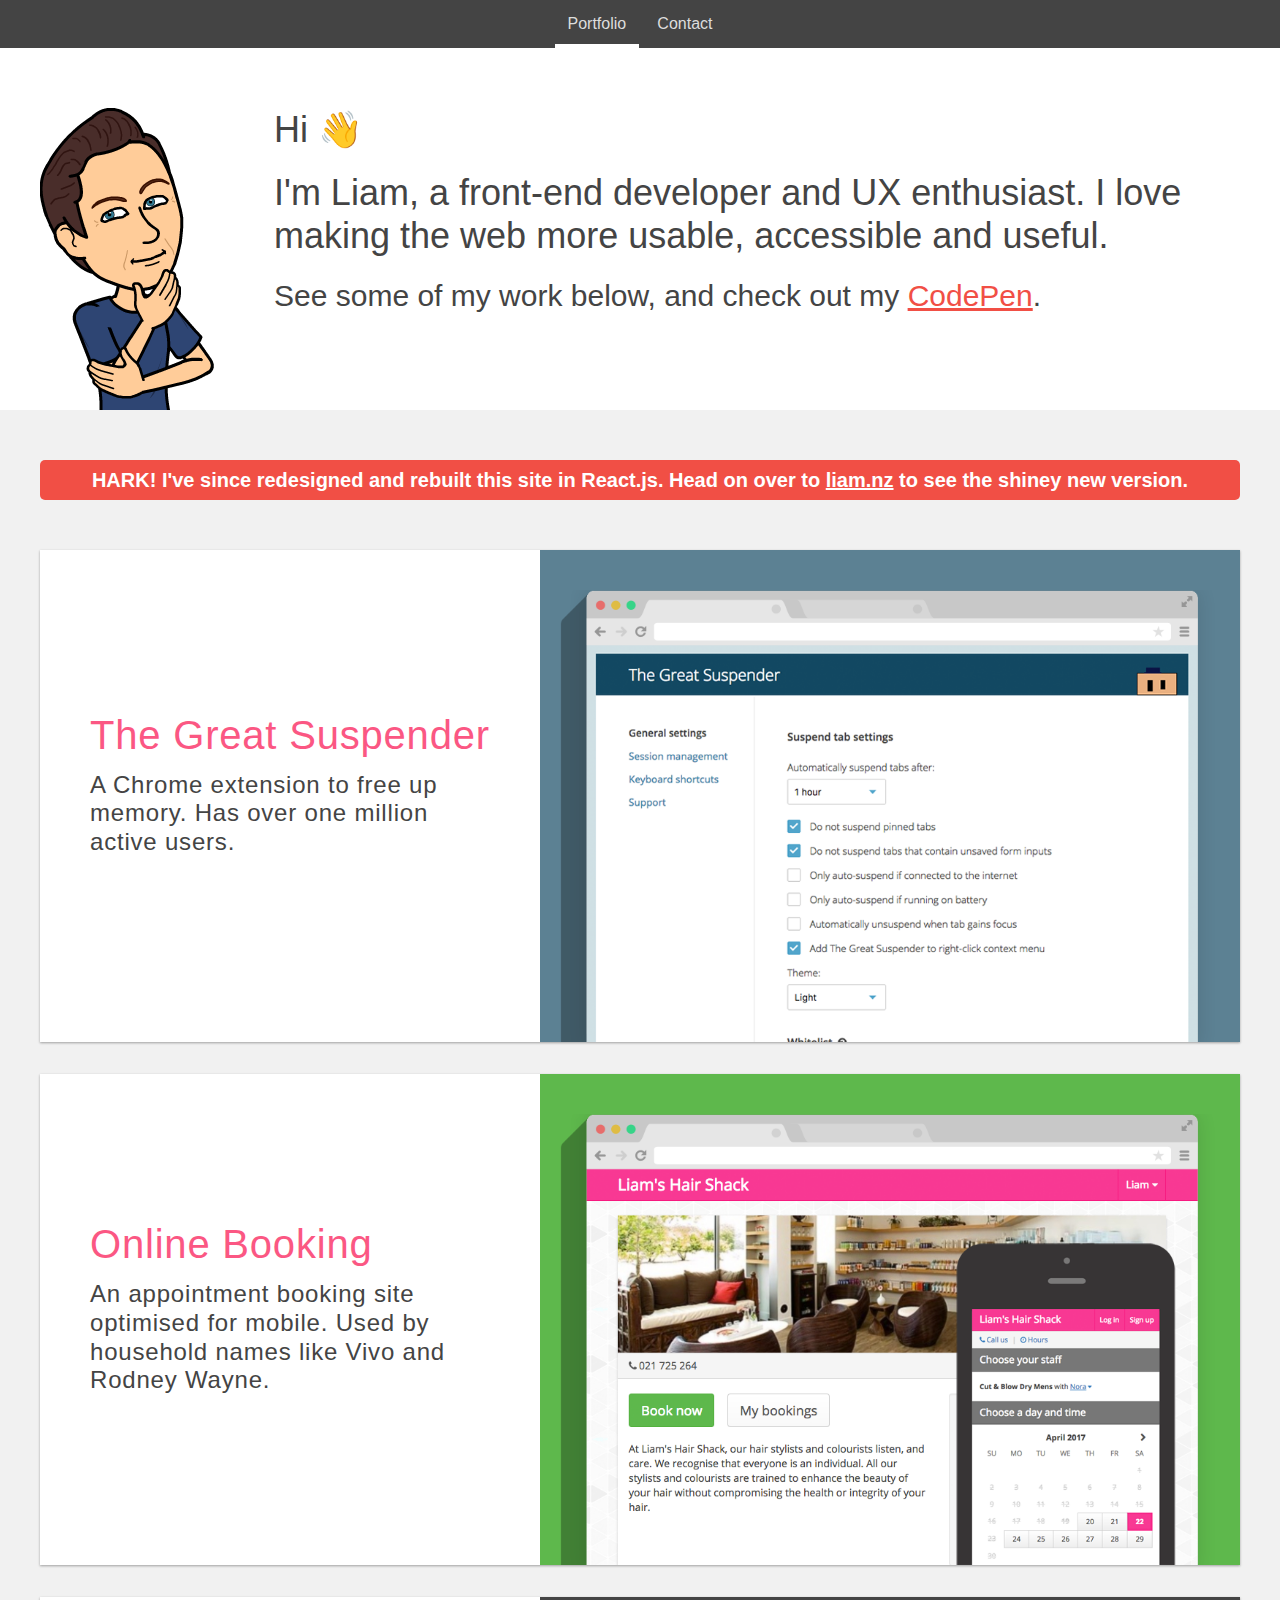
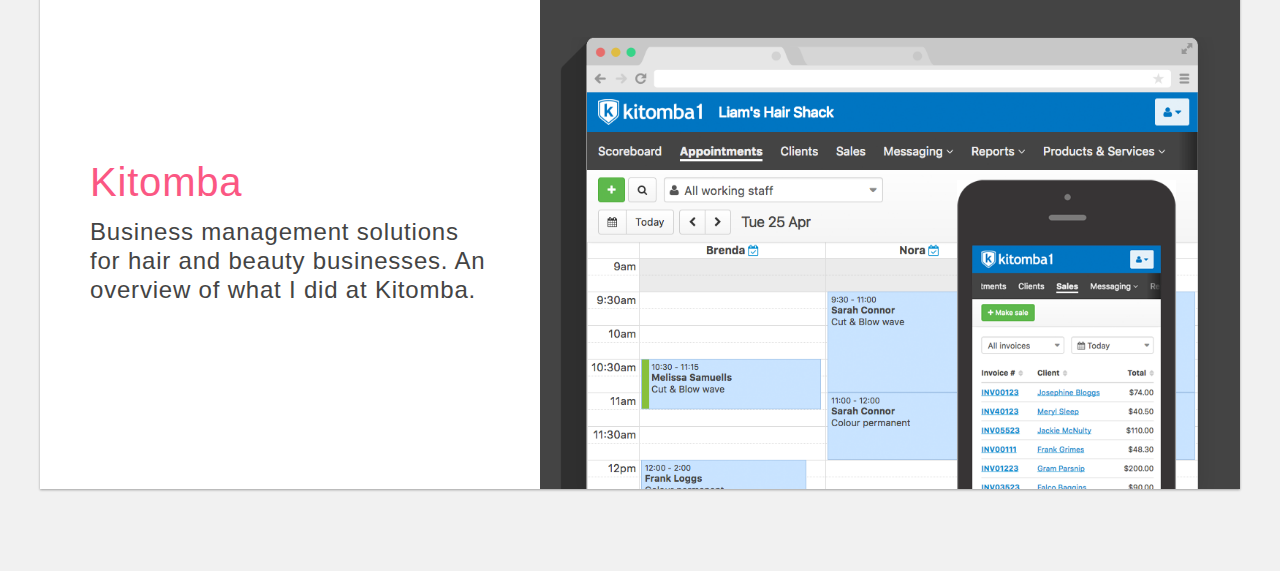
==== commit 36f226bd: "updated with message about new version" ====
--- a/index.html
+++ b/index.html
@@ -57,8 +57,15 @@
 	</div>
 </section>
 
+
+
 <section class="teaserArea">
 	<div class="container__inner">
+
+		<div class="hark">
+			HARK! I've since redesigned and rebuilt this site in React.js. Head on over to <a href="http://liam.nz">liam.nz</a> to see the shiney new version.
+		</div>
+
 		<div class="teasers">
 			<a href="tgs.html" class="teaser teaser--tgs">
 				<div class="teaser__body">
--- a/css/style.css
+++ b/css/style.css
@@ -401,6 +401,19 @@
   padding: 20px 20px 0;
 }
 
+.hark {
+  background: rgb(241, 79, 69);
+  color: #fff;
+  text-align: center;
+  border-radius: 5px;
+  padding: 10px;
+  font-weight: bold;
+  margin: 0 auto 50px;
+}
+.hark a {
+  color: #fff;
+}
+
 @supports not (display: grid) {
   .teaser {
     overflow: hidden;
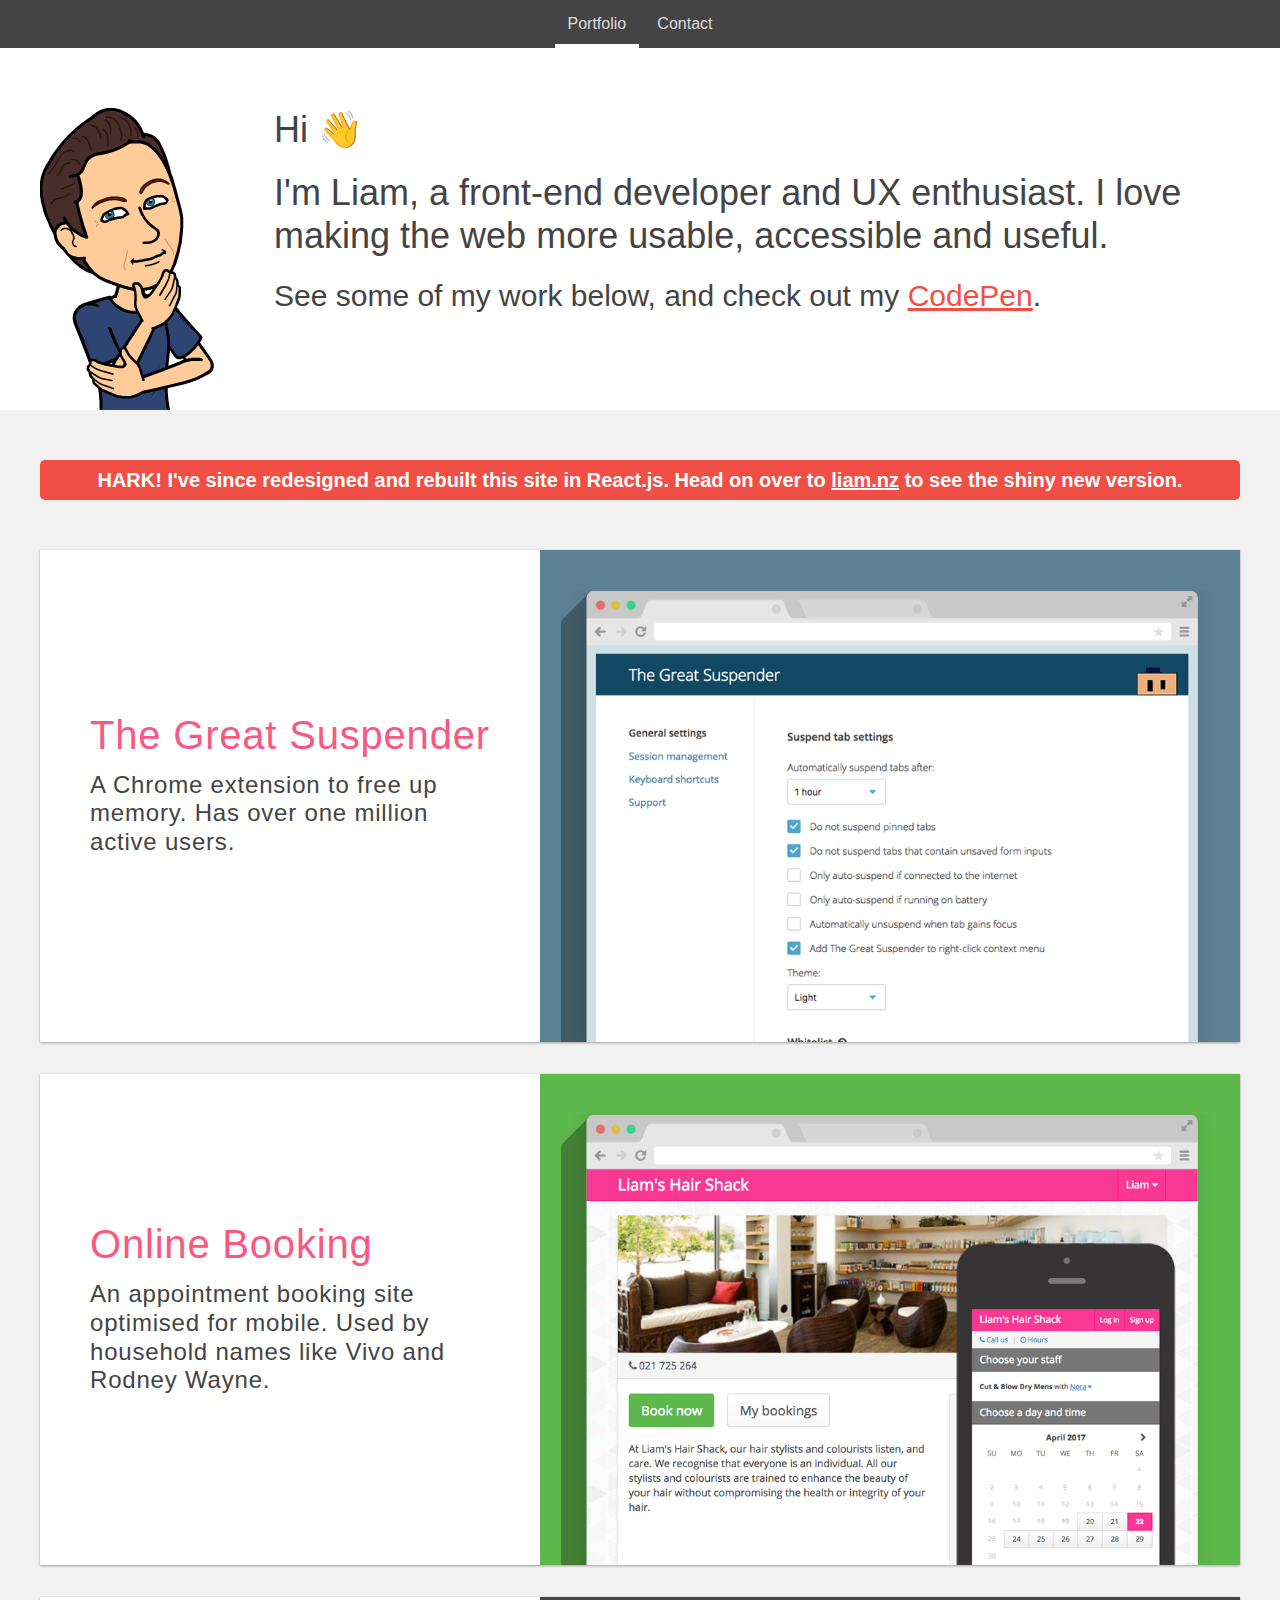
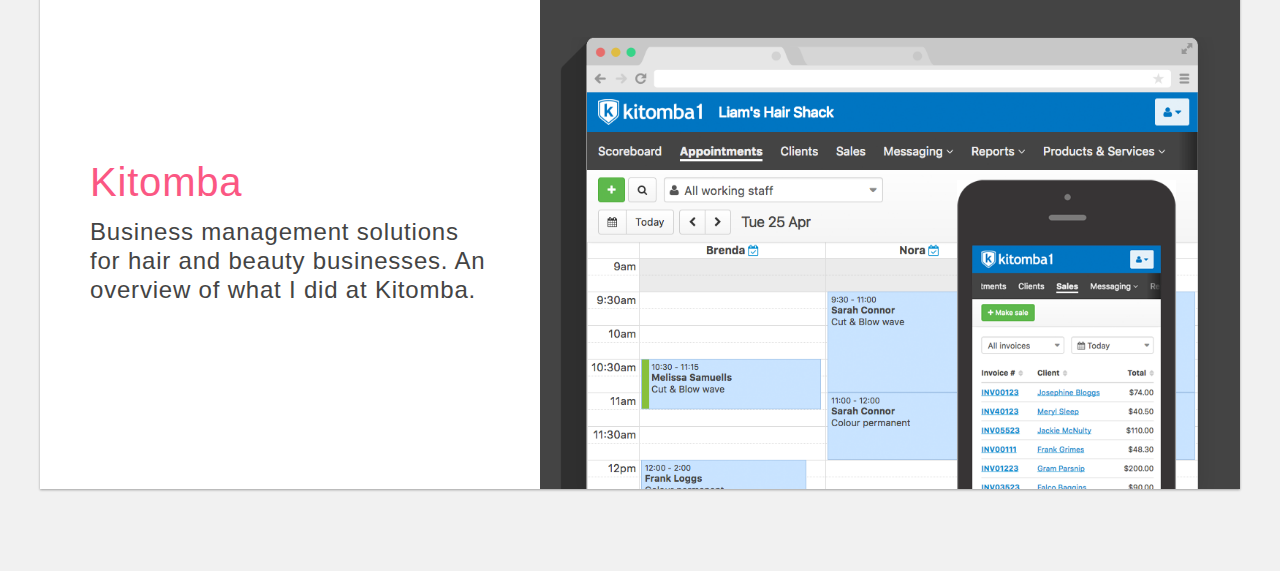
==== commit af63be88: "typo fix" ====
--- a/index.html
+++ b/index.html
@@ -63,7 +63,7 @@
 	<div class="container__inner">
 
 		<div class="hark">
-			HARK! I've since redesigned and rebuilt this site in React.js. Head on over to <a href="http://liam.nz">liam.nz</a> to see the shiney new version.
+			HARK! I've since redesigned and rebuilt this site in React.js. Head on over to <a href="http://liam.nz">liam.nz</a> to see the shiny new version.
 		</div>
 
 		<div class="teasers">
